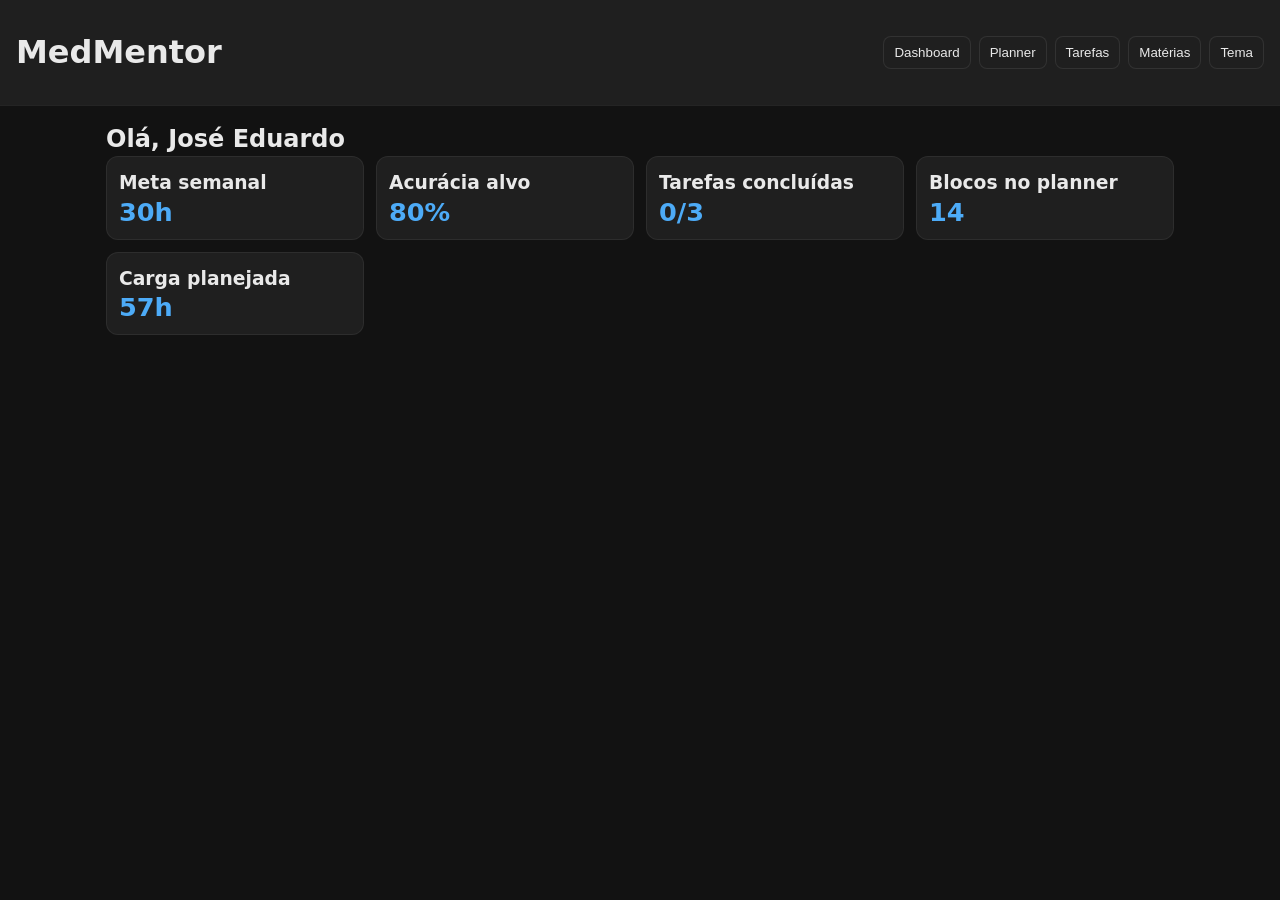
==== index.html @ 6f3fe39e "Build complete MedMentor web app with working core features" ====
<!doctype html>
<html lang="pt-BR">
<head>
  <meta charset="UTF-8" />
  <meta name="viewport" content="width=device-width, initial-scale=1.0" />
  <title>MedMentor</title>
  <link rel="stylesheet" href="styles.css" />
</head>
<body>
  <header>
    <h1>MedMentor</h1>
    <nav>
      <button data-view="dashboard">Dashboard</button>
      <button data-view="planner">Planner</button>
      <button data-view="tasks">Tarefas</button>
      <button data-view="subjects">Matérias</button>
      <button id="themeToggle">Tema</button>
    </nav>
  </header>

  <main>
    <section id="dashboard" class="view"></section>
    <section id="planner" class="view hidden"></section>
    <section id="tasks" class="view hidden"></section>
    <section id="subjects" class="view hidden"></section>
  </main>

  <template id="taskTpl">
    <div class="card task">
      <div>
        <h4 class="task-title"></h4>
        <p class="meta"></p>
      </div>
      <div>
        <select class="task-status">
          <option value="todo">todo</option>
          <option value="doing">doing</option>
          <option value="done">done</option>
        </select>
      </div>
    </div>
  </template>

  <script src="app.js"></script>
</body>
</html>
---- styles.css ----
:root { --bg:#f7f7f9; --fg:#171717; --card:#fff; --accent:#1565c0; }
body.dark { --bg:#121212; --fg:#e9e9e9; --card:#1f1f1f; --accent:#4dabf7; }
*{box-sizing:border-box} body{margin:0;font-family:system-ui;background:var(--bg);color:var(--fg)}
header{position:sticky;top:0;background:var(--card);padding:12px 16px;border-bottom:1px solid #4442;display:flex;justify-content:space-between;align-items:center;gap:8px}
nav{display:flex;flex-wrap:wrap;gap:8px} button{padding:8px 10px;border-radius:8px;border:1px solid #6664;background:var(--card);color:var(--fg);cursor:pointer}
main{padding:16px;max-width:1100px;margin:auto}.hidden{display:none}
.grid{display:grid;grid-template-columns:repeat(auto-fit,minmax(240px,1fr));gap:12px}
.card{background:var(--card);border:1px solid #6663;padding:12px;border-radius:12px}
.task{display:flex;justify-content:space-between;align-items:center}.meta{opacity:.8;font-size:.9rem}
h2,h3,h4{margin:.2rem 0}.kpi{font-size:1.6rem;font-weight:700;color:var(--accent)}
ul{margin:8px 0 0 18px}
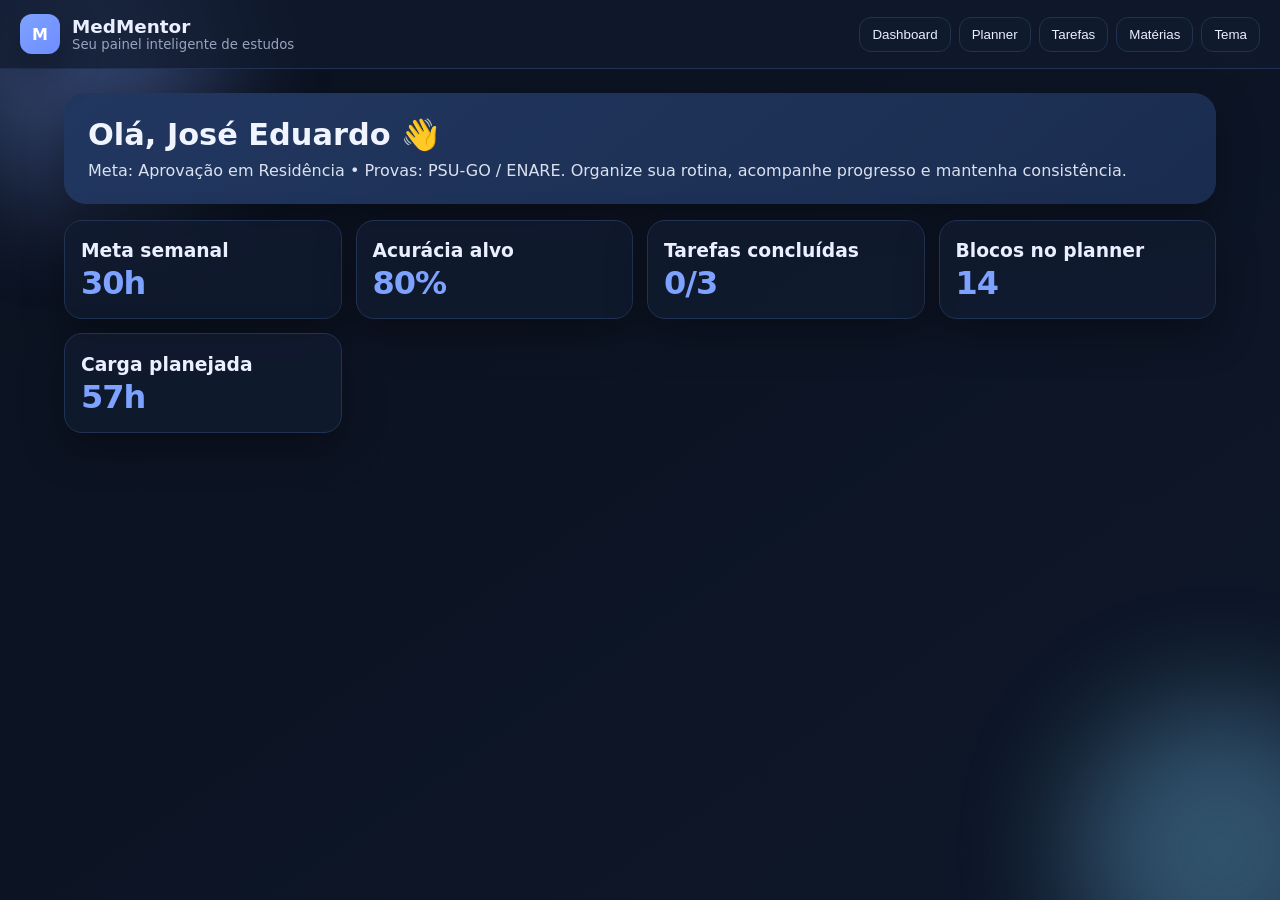
==== commit 537a5e57: "Redesign MedMentor with premium responsive UI while preserving features" ====
--- a/index.html
+++ b/index.html
@@ -7,8 +7,17 @@
   <link rel="stylesheet" href="styles.css" />
 </head>
 <body>
-  <header>
-    <h1>MedMentor</h1>
+  <div class="bg-glow bg-glow-1"></div>
+  <div class="bg-glow bg-glow-2"></div>
+
+  <header class="topbar">
+    <div class="brand">
+      <div class="brand-badge">M</div>
+      <div>
+        <h1>MedMentor</h1>
+        <p>Seu painel inteligente de estudos</p>
+      </div>
+    </div>
     <nav>
       <button data-view="dashboard">Dashboard</button>
       <button data-view="planner">Planner</button>
@@ -18,7 +27,7 @@
     </nav>
   </header>
 
-  <main>
+  <main class="layout">
     <section id="dashboard" class="view"></section>
     <section id="planner" class="view hidden"></section>
     <section id="tasks" class="view hidden"></section>
--- a/styles.css
+++ b/styles.css
@@ -1,11 +1,29 @@
-:root { --bg:#f7f7f9; --fg:#171717; --card:#fff; --accent:#1565c0; }
-body.dark { --bg:#121212; --fg:#e9e9e9; --card:#1f1f1f; --accent:#4dabf7; }
-*{box-sizing:border-box} body{margin:0;font-family:system-ui;background:var(--bg);color:var(--fg)}
-header{position:sticky;top:0;background:var(--card);padding:12px 16px;border-bottom:1px solid #4442;display:flex;justify-content:space-between;align-items:center;gap:8px}
-nav{display:flex;flex-wrap:wrap;gap:8px} button{padding:8px 10px;border-radius:8px;border:1px solid #6664;background:var(--card);color:var(--fg);cursor:pointer}
-main{padding:16px;max-width:1100px;margin:auto}.hidden{display:none}
-.grid{display:grid;grid-template-columns:repeat(auto-fit,minmax(240px,1fr));gap:12px}
-.card{background:var(--card);border:1px solid #6663;padding:12px;border-radius:12px}
-.task{display:flex;justify-content:space-between;align-items:center}.meta{opacity:.8;font-size:.9rem}
-h2,h3,h4{margin:.2rem 0}.kpi{font-size:1.6rem;font-weight:700;color:var(--accent)}
-ul{margin:8px 0 0 18px}
+:root{
+  --bg:#f4f7fb;--bg2:#eef3ff;--text:#111827;--muted:#5b6475;--card:#ffffffd9;--border:#d6deed;
+  --primary:#3a63ff;--primary2:#6b8bff;--ok:#0ea76d;--shadow:0 12px 35px rgba(42,62,120,.12);
+}
+body.dark{
+  --bg:#0b1220;--bg2:#0e1729;--text:#eaf0ff;--muted:#98a4bf;--card:#111b2fd6;--border:#213252;
+  --primary:#7ea2ff;--primary2:#6f8dff;--shadow:0 16px 40px rgba(0,0,0,.35);
+}
+*{box-sizing:border-box}body{margin:0;font-family:Inter,system-ui,-apple-system,Segoe UI,Roboto,sans-serif;background:linear-gradient(145deg,var(--bg),var(--bg2));color:var(--text);min-height:100vh}
+.bg-glow{position:fixed;border-radius:999px;filter:blur(60px);opacity:.32;z-index:-1}.bg-glow-1{width:280px;height:280px;background:var(--primary);top:-80px;left:-60px}.bg-glow-2{width:300px;height:300px;background:#7dd3fc;bottom:-100px;right:-90px}
+.topbar{position:sticky;top:0;backdrop-filter:blur(10px);background:color-mix(in oklab,var(--card),transparent 15%);border-bottom:1px solid var(--border);padding:14px 20px;display:flex;justify-content:space-between;align-items:center;gap:12px;z-index:10}
+.brand{display:flex;align-items:center;gap:12px}.brand h1{margin:0;font-size:1.15rem}.brand p{margin:0;color:var(--muted);font-size:.83rem}
+.brand-badge{height:40px;width:40px;border-radius:12px;background:linear-gradient(135deg,var(--primary),var(--primary2));display:grid;place-items:center;color:#fff;font-weight:700;box-shadow:var(--shadow)}
+nav{display:flex;flex-wrap:wrap;gap:8px}
+button,select{border:1px solid var(--border);background:var(--card);color:var(--text);padding:9px 12px;border-radius:12px;cursor:pointer;transition:.25s ease}
+button:hover,select:hover{transform:translateY(-1px);box-shadow:0 6px 18px rgba(58,99,255,.15);border-color:var(--primary2)}
+.layout{padding:24px;max-width:1200px;margin:0 auto}.hidden{display:none}
+.hero{padding:24px;border-radius:22px;background:linear-gradient(140deg,color-mix(in oklab,var(--primary),white 68%),color-mix(in oklab,var(--primary2),white 78%));color:#13224f;box-shadow:var(--shadow);margin-bottom:16px}
+body.dark .hero{background:linear-gradient(140deg,#223760,#1a2d50);color:#eff4ff}
+.hero h2{margin:0 0 8px;font-size:clamp(1.3rem,2.5vw,1.9rem)}.hero p{margin:0;color:inherit;opacity:.9}
+.grid{display:grid;grid-template-columns:repeat(auto-fit,minmax(230px,1fr));gap:14px}.stack{display:grid;gap:14px}
+.card{background:var(--card);border:1px solid var(--border);border-radius:18px;padding:16px;box-shadow:var(--shadow);transition:.25s ease}
+.card:hover{transform:translateY(-2px)}
+.task{display:flex;justify-content:space-between;align-items:center}.meta{margin-top:4px;color:var(--muted);font-size:.9rem}
+.kpi{font-size:2rem;font-weight:800;letter-spacing:-.03em;color:var(--primary)} h2,h3,h4{margin:.2rem 0}
+ul{padding-left:18px;margin:10px 0 0}
+label{display:flex;align-items:center;gap:8px;margin-top:10px}
+input[type="checkbox"]{accent-color:var(--ok)}
+@media (max-width:780px){.topbar{padding:12px}.layout{padding:14px}.brand p{display:none}nav{width:100%}}
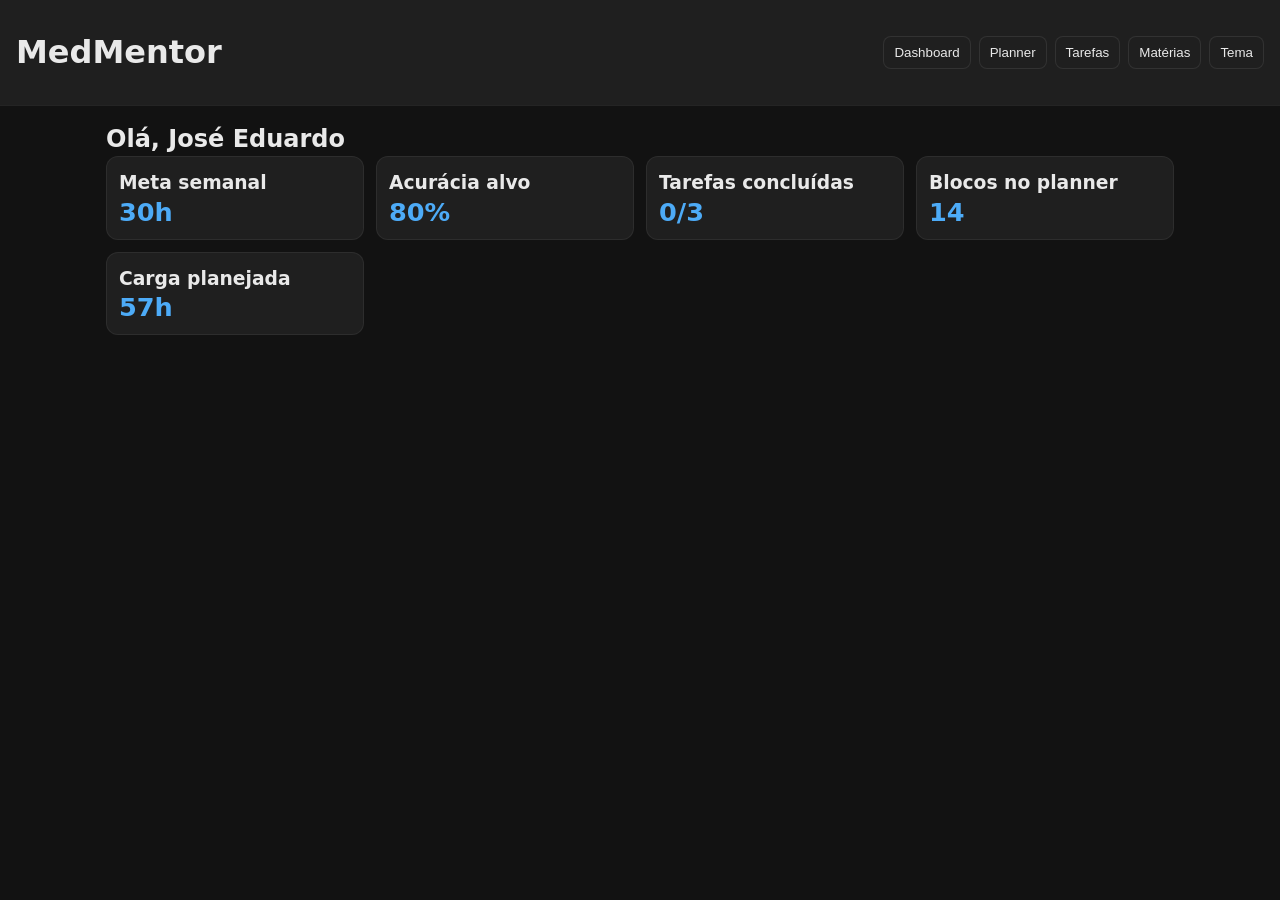
==== commit cb63669a: "Merge branch 'main' into codex/add-code-to-repository-ufcxcd" ====
--- a/index.html
+++ b/index.html
@@ -7,17 +7,8 @@
   <link rel="stylesheet" href="styles.css" />
 </head>
 <body>
-  <div class="bg-glow bg-glow-1"></div>
-  <div class="bg-glow bg-glow-2"></div>
-
-  <header class="topbar">
-    <div class="brand">
-      <div class="brand-badge">M</div>
-      <div>
-        <h1>MedMentor</h1>
-        <p>Seu painel inteligente de estudos</p>
-      </div>
-    </div>
+  <header>
+    <h1>MedMentor</h1>
     <nav>
       <button data-view="dashboard">Dashboard</button>
       <button data-view="planner">Planner</button>
@@ -27,7 +18,7 @@
     </nav>
   </header>
 
-  <main class="layout">
+  <main>
     <section id="dashboard" class="view"></section>
     <section id="planner" class="view hidden"></section>
     <section id="tasks" class="view hidden"></section>
--- a/styles.css
+++ b/styles.css
@@ -1,29 +1,11 @@
-:root{
-  --bg:#f4f7fb;--bg2:#eef3ff;--text:#111827;--muted:#5b6475;--card:#ffffffd9;--border:#d6deed;
-  --primary:#3a63ff;--primary2:#6b8bff;--ok:#0ea76d;--shadow:0 12px 35px rgba(42,62,120,.12);
-}
-body.dark{
-  --bg:#0b1220;--bg2:#0e1729;--text:#eaf0ff;--muted:#98a4bf;--card:#111b2fd6;--border:#213252;
-  --primary:#7ea2ff;--primary2:#6f8dff;--shadow:0 16px 40px rgba(0,0,0,.35);
-}
-*{box-sizing:border-box}body{margin:0;font-family:Inter,system-ui,-apple-system,Segoe UI,Roboto,sans-serif;background:linear-gradient(145deg,var(--bg),var(--bg2));color:var(--text);min-height:100vh}
-.bg-glow{position:fixed;border-radius:999px;filter:blur(60px);opacity:.32;z-index:-1}.bg-glow-1{width:280px;height:280px;background:var(--primary);top:-80px;left:-60px}.bg-glow-2{width:300px;height:300px;background:#7dd3fc;bottom:-100px;right:-90px}
-.topbar{position:sticky;top:0;backdrop-filter:blur(10px);background:color-mix(in oklab,var(--card),transparent 15%);border-bottom:1px solid var(--border);padding:14px 20px;display:flex;justify-content:space-between;align-items:center;gap:12px;z-index:10}
-.brand{display:flex;align-items:center;gap:12px}.brand h1{margin:0;font-size:1.15rem}.brand p{margin:0;color:var(--muted);font-size:.83rem}
-.brand-badge{height:40px;width:40px;border-radius:12px;background:linear-gradient(135deg,var(--primary),var(--primary2));display:grid;place-items:center;color:#fff;font-weight:700;box-shadow:var(--shadow)}
-nav{display:flex;flex-wrap:wrap;gap:8px}
-button,select{border:1px solid var(--border);background:var(--card);color:var(--text);padding:9px 12px;border-radius:12px;cursor:pointer;transition:.25s ease}
-button:hover,select:hover{transform:translateY(-1px);box-shadow:0 6px 18px rgba(58,99,255,.15);border-color:var(--primary2)}
-.layout{padding:24px;max-width:1200px;margin:0 auto}.hidden{display:none}
-.hero{padding:24px;border-radius:22px;background:linear-gradient(140deg,color-mix(in oklab,var(--primary),white 68%),color-mix(in oklab,var(--primary2),white 78%));color:#13224f;box-shadow:var(--shadow);margin-bottom:16px}
-body.dark .hero{background:linear-gradient(140deg,#223760,#1a2d50);color:#eff4ff}
-.hero h2{margin:0 0 8px;font-size:clamp(1.3rem,2.5vw,1.9rem)}.hero p{margin:0;color:inherit;opacity:.9}
-.grid{display:grid;grid-template-columns:repeat(auto-fit,minmax(230px,1fr));gap:14px}.stack{display:grid;gap:14px}
-.card{background:var(--card);border:1px solid var(--border);border-radius:18px;padding:16px;box-shadow:var(--shadow);transition:.25s ease}
-.card:hover{transform:translateY(-2px)}
-.task{display:flex;justify-content:space-between;align-items:center}.meta{margin-top:4px;color:var(--muted);font-size:.9rem}
-.kpi{font-size:2rem;font-weight:800;letter-spacing:-.03em;color:var(--primary)} h2,h3,h4{margin:.2rem 0}
-ul{padding-left:18px;margin:10px 0 0}
-label{display:flex;align-items:center;gap:8px;margin-top:10px}
-input[type="checkbox"]{accent-color:var(--ok)}
-@media (max-width:780px){.topbar{padding:12px}.layout{padding:14px}.brand p{display:none}nav{width:100%}}
+:root { --bg:#f7f7f9; --fg:#171717; --card:#fff; --accent:#1565c0; }
+body.dark { --bg:#121212; --fg:#e9e9e9; --card:#1f1f1f; --accent:#4dabf7; }
+*{box-sizing:border-box} body{margin:0;font-family:system-ui;background:var(--bg);color:var(--fg)}
+header{position:sticky;top:0;background:var(--card);padding:12px 16px;border-bottom:1px solid #4442;display:flex;justify-content:space-between;align-items:center;gap:8px}
+nav{display:flex;flex-wrap:wrap;gap:8px} button{padding:8px 10px;border-radius:8px;border:1px solid #6664;background:var(--card);color:var(--fg);cursor:pointer}
+main{padding:16px;max-width:1100px;margin:auto}.hidden{display:none}
+.grid{display:grid;grid-template-columns:repeat(auto-fit,minmax(240px,1fr));gap:12px}
+.card{background:var(--card);border:1px solid #6663;padding:12px;border-radius:12px}
+.task{display:flex;justify-content:space-between;align-items:center}.meta{opacity:.8;font-size:.9rem}
+h2,h3,h4{margin:.2rem 0}.kpi{font-size:1.6rem;font-weight:700;color:var(--accent)}
+ul{margin:8px 0 0 18px}
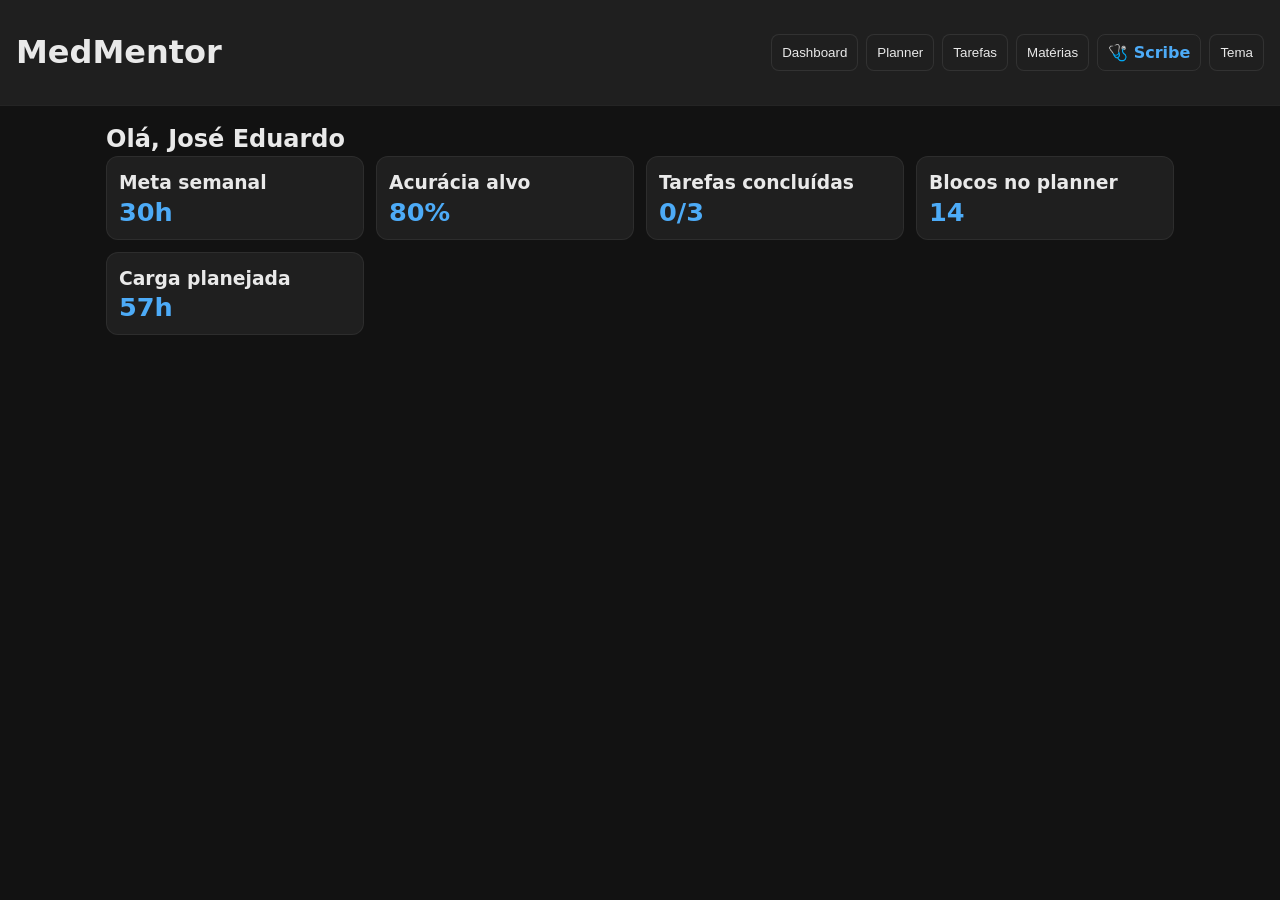
==== commit 8a84a593: "Add MedMentor Scribe: transcription-to-chart page with custom templates - Paste (or dictate live) a " ====
--- a/index.html
+++ b/index.html
@@ -14,6 +14,7 @@
       <button data-view="planner">Planner</button>
       <button data-view="tasks">Tarefas</button>
       <button data-view="subjects">Matérias</button>
+      <a href="scribe.html" style="padding:8px 10px;border-radius:8px;border:1px solid #6664;color:var(--accent);text-decoration:none;font-weight:600">🩺 Scribe</a>
       <button id="themeToggle">Tema</button>
     </nav>
   </header>
